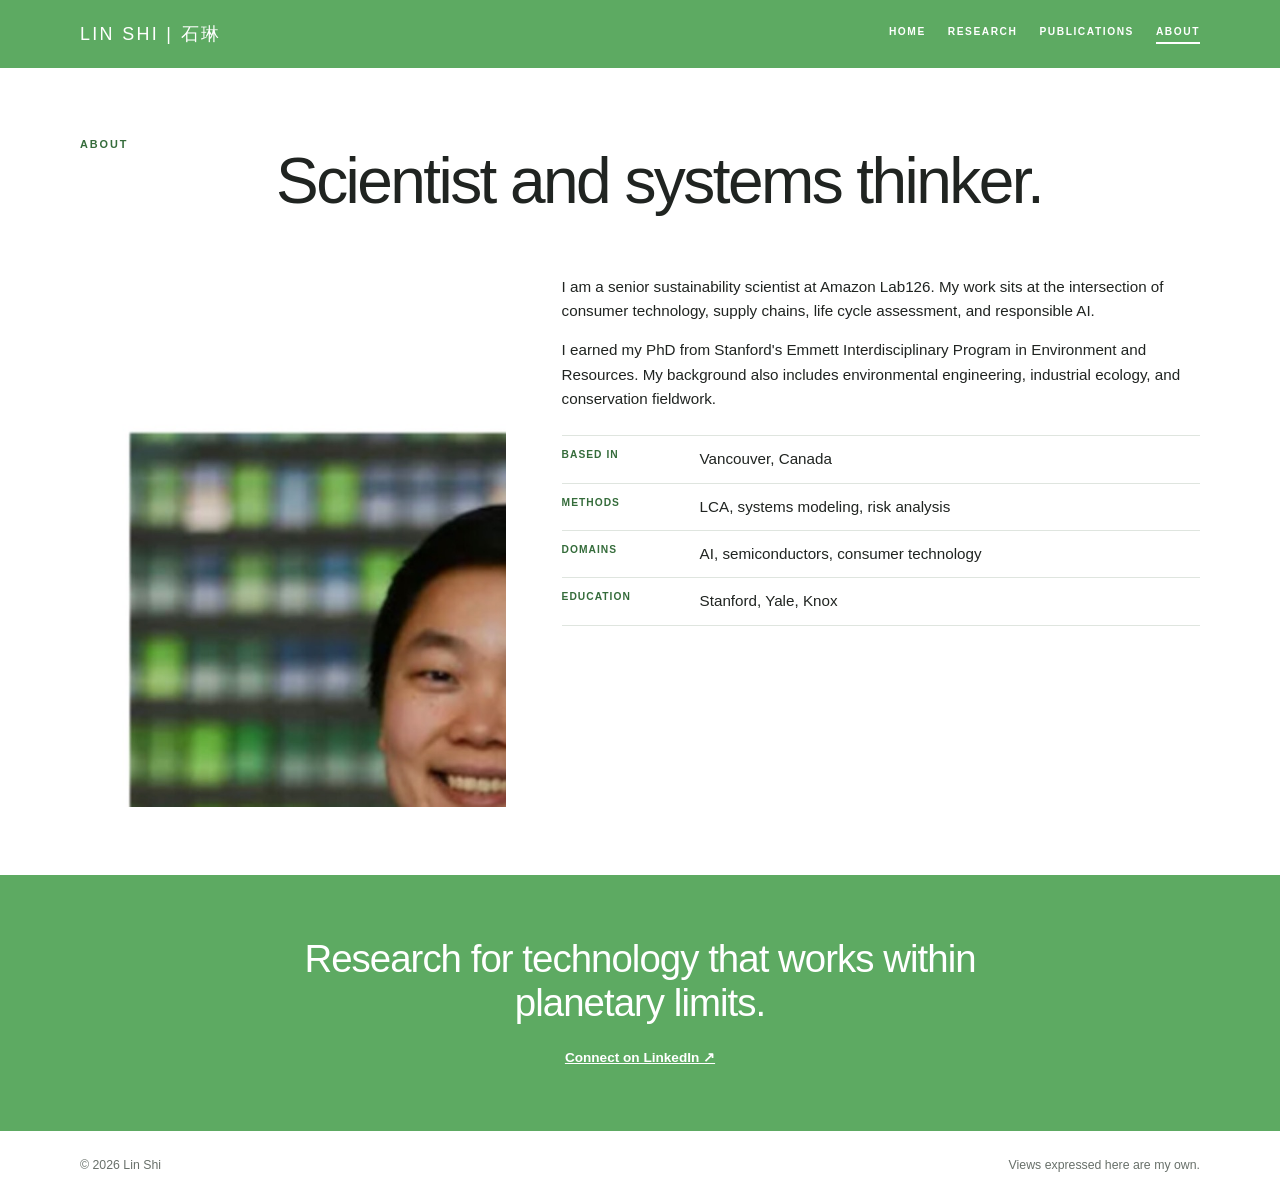
==== about.html @ fca9b285 "Redesign personal website" ====
<!doctype html>
<html lang="en">
<head>
  <meta charset="utf-8" />
  <meta name="viewport" content="width=device-width, initial-scale=1" />
  <meta name="description" content="About Lin Shi — sustainability scientist at Amazon Lab126 working at the intersection of technology, supply chains, and responsible AI." />
  <meta name="theme-color" content="#5daa62" />
  <title>About | Lin Shi</title>
  <link rel="stylesheet" href="assets/css/styles.css" />
</head>
<body>
<header>
  <div class="shell nav">
    <a class="brand" href="index.html">Lin Shi | &#30707;&#29747;</a>
    <nav aria-label="Main navigation">
      <a href="index.html">Home</a>
      <a href="research.html">Research</a>
      <a href="publications.html">Publications</a>
      <a href="about.html">About</a>
    </nav>
  </div>
</header>

<main>
  <section>
    <div class="shell">
      <div class="section-head">
        <div class="label">About</div>
        <div>
          <h1>Scientist and systems thinker.</h1>
        </div>
      </div>
      <div class="about-grid">
        <img class="about-photo" src="assets/images/about.jpg" alt="Lin Shi" onerror="this.onerror=null;this.src='assets/images/headshot.jpg'">
        <div class="about-copy">
          <p>I am a senior sustainability scientist at Amazon Lab126. My work sits at the intersection of consumer technology, supply chains, life cycle assessment, and responsible AI.</p>
          <p>I earned my PhD from Stanford's Emmett Interdisciplinary Program in Environment and Resources. My background also includes environmental engineering, industrial ecology, and conservation fieldwork.</p>
          <div class="facts">
            <div class="fact"><strong>Based in</strong><span>Vancouver, Canada</span></div>
            <div class="fact"><strong>Methods</strong><span>LCA, systems modeling, risk analysis</span></div>
            <div class="fact"><strong>Domains</strong><span>AI, semiconductors, consumer technology</span></div>
            <div class="fact"><strong>Education</strong><span>Stanford, Yale, Knox</span></div>
          </div>
        </div>
      </div>
    </div>
  </section>

  <section class="contact">
    <div class="shell">
      <h2>Research for technology that works within planetary limits.</h2>
      <a href="https://www.linkedin.com/in/linshi" target="_blank" rel="noopener">Connect on LinkedIn &#8599;</a>
    </div>
  </section>
</main>

<footer>
  <div class="shell footer">
    <span>&copy; <span id="year"></span> Lin Shi</span>
    <span>Views expressed here are my own.</span>
  </div>
</footer>
<script src="assets/js/main.js"></script>
</body>
</html>
---- assets/css/styles.css ----
/* === Variables & Reset === */
:root {
  --green: #5daa62;
  --ink: #202421;
  --muted: #68706a;
  --paper: #fff;
  --soft: #f4f7f3;
  --line: #dfe5df;
  --max: 1120px;
}

* { box-sizing: border-box; }
html { scroll-behavior: smooth; }

body {
  margin: 0;
  background: var(--paper);
  color: var(--ink);
  font-family: "Avenir Next", Avenir, "Helvetica Neue", Arial, sans-serif;
  line-height: 1.6;
  font-size: 15px;
}

a { color: inherit; }

.shell {
  width: min(calc(100% - 40px), var(--max));
  margin: auto;
}

/* === Header & Navigation === */
header { background: var(--green); color: #fff; }

.nav {
  min-height: 68px;
  display: flex;
  align-items: center;
  justify-content: space-between;
  gap: 24px;
}

.brand {
  font-size: 1.12rem;
  letter-spacing: .13em;
  text-transform: uppercase;
  text-decoration: none;
  white-space: nowrap;
}

nav { display: flex; gap: 22px; }

nav a {
  text-decoration: none;
  text-transform: uppercase;
  letter-spacing: .15em;
  font-size: .64rem;
  font-weight: 700;
}

nav a.active {
  border-bottom: 2px solid #fff;
  padding-bottom: 2px;
}

/* === Typography === */
.eyebrow, .label {
  text-transform: uppercase;
  letter-spacing: .18em;
  font-size: .68rem;
  font-weight: 800;
  color: #356c3b;
}

h1, h2, h3, p { margin-top: 0; }

h1 {
  font-size: clamp(2.25rem, 5vw, 4.25rem);
  font-weight: 400;
  line-height: 1.04;
  letter-spacing: -.04em;
  margin: 12px 0 20px;
}

h2 {
  font-size: clamp(1.55rem, 3vw, 2.55rem);
  font-weight: 400;
  line-height: 1.15;
  letter-spacing: -.025em;
  margin: 8px 0 14px;
}

h3 {
  font-size: 1rem;
  line-height: 1.35;
  margin-bottom: 7px;
}

.lead {
  font-size: 1rem;
  color: #49514b;
  max-width: 680px;
}

/* === Sections === */
section { padding: 68px 0; }

.section-head {
  display: grid;
  grid-template-columns: 160px 1fr;
  gap: 36px;
  margin-bottom: 40px;
}

.intro {
  font-size: .95rem;
  color: var(--muted);
  max-width: 760px;
}

/* === Hero === */
.hero { padding: 82px 0 74px; }

.hero-grid {
  display: grid;
  grid-template-columns: 1.18fr .82fr;
  gap: 64px;
  align-items: center;
}

.portrait {
  width: 100%;
  max-width: 380px;
  aspect-ratio: 1/1;
  object-fit: cover;
  display: block;
  margin-left: auto;
}

.links {
  display: flex;
  flex-wrap: wrap;
  gap: 16px;
  margin-top: 26px;
}

.links a {
  text-decoration: none;
  border-bottom: 1px solid var(--green);
  padding-bottom: 2px;
  font-size: .8rem;
  font-weight: 700;
}

/* === Research Cards === */
.research { background: var(--soft); }

.research-grid {
  display: grid;
  grid-template-columns: repeat(3, 1fr);
  gap: 28px;
}

.research-card { background: #fff; }

.research-image {
  width: 100%;
  aspect-ratio: 16/10;
  object-fit: cover;
  display: block;
}

.research-copy {
  border-top: 2px solid var(--green);
  padding: 17px 18px 20px;
}

.research-card p {
  color: var(--muted);
  margin-bottom: 0;
  font-size: .9rem;
}

/* === Work List === */
.work-list { border-top: 1px solid var(--line); }

.work-item {
  display: grid;
  grid-template-columns: 80px 1fr auto;
  gap: 24px;
  padding: 25px 0;
  border-bottom: 1px solid var(--line);
  align-items: start;
}

.year {
  color: #356c3b;
  font-size: .73rem;
  font-weight: 800;
  letter-spacing: .13em;
}

.work-item p {
  color: var(--muted);
  margin-bottom: 0;
  font-size: .9rem;
}

.work-item a {
  text-decoration: none;
  white-space: nowrap;
  border-bottom: 1px solid var(--green);
  font-size: .72rem;
  font-weight: 800;
  text-transform: uppercase;
  letter-spacing: .1em;
}

/* === Image Band === */
.image-band {
  display: grid;
  grid-template-columns: 1.35fr .85fr;
  gap: 18px;
  margin-top: 44px;
}

.image-band img {
  width: 100%;
  height: 100%;
  min-height: 240px;
  max-height: 430px;
  object-fit: cover;
  display: block;
}

.image-band img[hidden] { display: none; }

/* === About === */
.about-grid {
  display: grid;
  grid-template-columns: .8fr 1.2fr;
  gap: 56px;
  align-items: start;
}

.about-photo {
  width: 100%;
  aspect-ratio: 4/5;
  object-fit: cover;
  display: block;
}

.about-copy { font-size: .95rem; }

.facts {
  margin-top: 24px;
  border-top: 1px solid var(--line);
}

.fact {
  display: grid;
  grid-template-columns: 120px 1fr;
  gap: 18px;
  padding: 11px 0;
  border-bottom: 1px solid var(--line);
}

.fact strong {
  text-transform: uppercase;
  letter-spacing: .1em;
  font-size: .64rem;
  color: #356c3b;
}

/* === Contact === */
.contact {
  background: var(--green);
  color: #fff;
  text-align: center;
  padding: 62px 0;
}

.contact h2 {
  max-width: 760px;
  margin: 0 auto 20px;
}

.contact a {
  font-weight: 800;
  font-size: .85rem;
}

/* === Footer === */
footer {
  padding: 25px 0;
  color: var(--muted);
  font-size: .77rem;
}

.footer {
  display: flex;
  justify-content: space-between;
  gap: 18px;
  flex-wrap: wrap;
}

/* === Responsive: Tablet === */
@media (max-width: 820px) {
  .shell { width: min(calc(100% - 28px), var(--max)); }
  .nav { min-height: 62px; gap: 12px; }
  .brand { font-size: .95rem; letter-spacing: .1em; }
  nav { gap: 13px; overflow-x: auto; white-space: nowrap; }
  nav a { font-size: .57rem; letter-spacing: .1em; }
  .hero-grid, .section-head, .about-grid { grid-template-columns: 1fr; }
  .hero-grid { gap: 30px; }
  .section-head { gap: 10px; margin-bottom: 30px; }
  .portrait { margin: 0; max-width: 300px; }
  .research-grid { grid-template-columns: 1fr 1fr; }
  .work-item { grid-template-columns: 1fr; gap: 7px; padding: 20px 0; }
  .work-item a { justify-self: start; }
  .image-band { grid-template-columns: 1fr; }
  .image-band img { min-height: 220px; max-height: 360px; }
  section { padding: 52px 0; }
  .hero { padding: 56px 0 50px; }
  .links { gap: 13px; margin-top: 22px; }
  .about-grid { gap: 30px; }
  .about-photo { max-width: 320px; }
  .fact { grid-template-columns: 95px 1fr; }
  .contact { padding: 48px 0; }
}

/* === Responsive: Mobile === */
@media (max-width: 560px) {
  body { font-size: 14px; }
  .nav { display: block; padding: 12px 0 10px; }
  .brand { display: block; margin-bottom: 8px; }
  nav { display: flex; gap: 15px; padding-bottom: 2px; }
  h1 { font-size: 2.15rem; }
  h2 { font-size: 1.65rem; }
  .lead { font-size: .95rem; }
  .portrait { max-width: 100%; }
  .links { flex-direction: column; align-items: flex-start; }
  .research-grid { grid-template-columns: 1fr; }
  .research-copy { padding: 15px 16px 18px; }
  .image-band { margin-top: 32px; }
  .image-band img { min-height: 190px; }
  .fact { grid-template-columns: 1fr; gap: 3px; }
  footer { font-size: .72rem; }
}
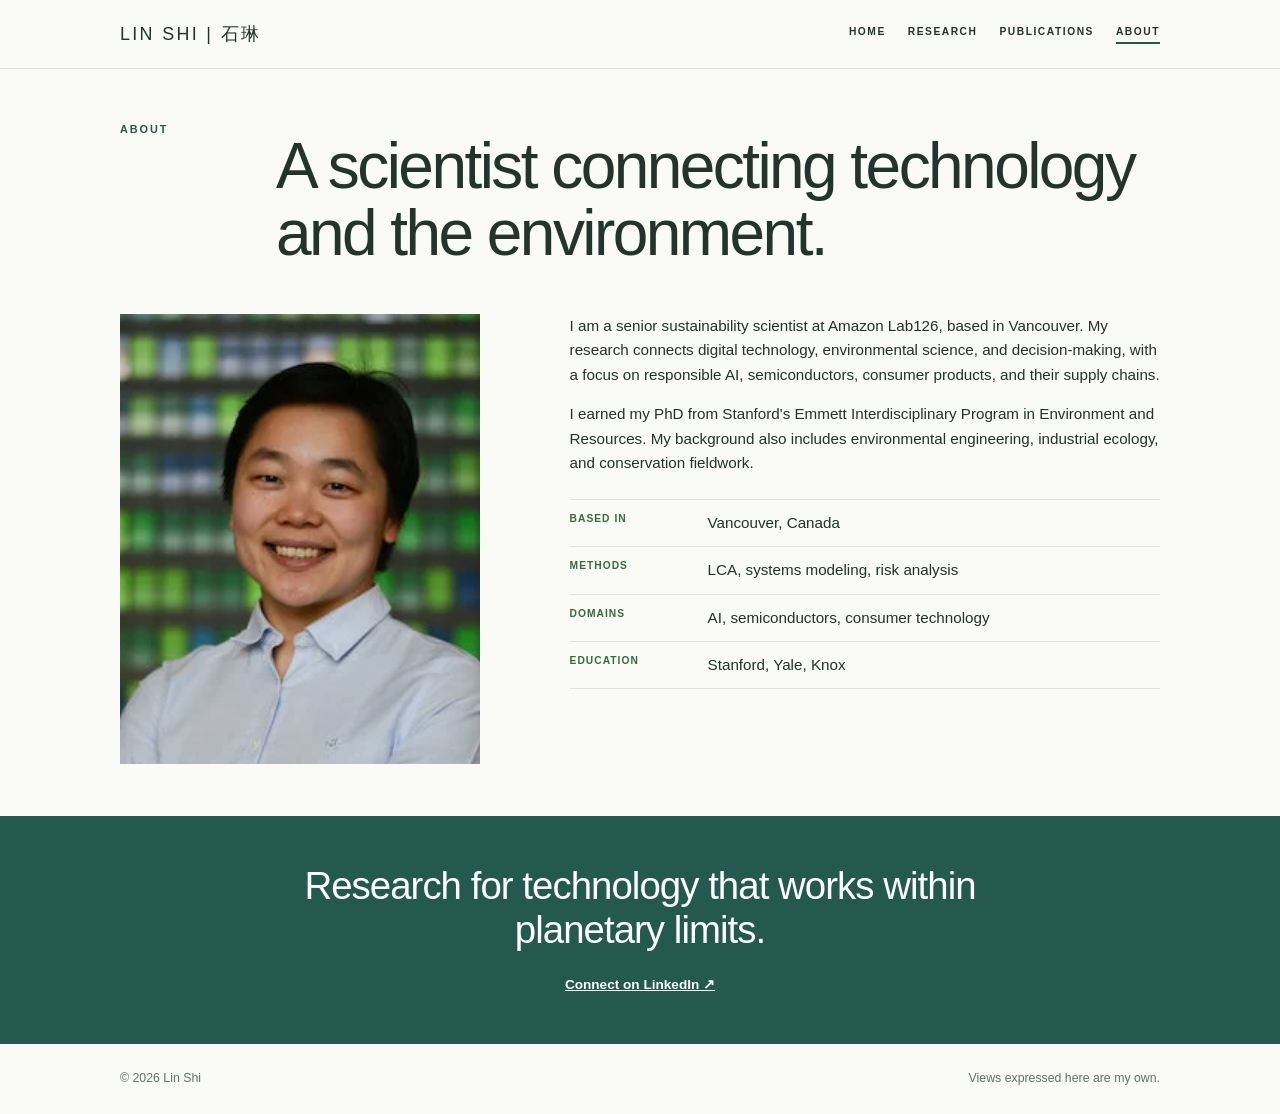
==== commit 859a16d1: "Align about.html with digital sustainability portfolio" ====
--- a/about.html
+++ b/about.html
@@ -4,7 +4,7 @@
   <meta charset="utf-8" />
   <meta name="viewport" content="width=device-width, initial-scale=1" />
   <meta name="description" content="About Lin Shi — sustainability scientist at Amazon Lab126 working at the intersection of technology, supply chains, and responsible AI." />
-  <meta name="theme-color" content="#5daa62" />
+  <meta name="theme-color" content="#FAFAF6" />
   <title>About | Lin Shi</title>
   <link rel="stylesheet" href="assets/css/styles.css" />
 </head>
@@ -27,13 +27,13 @@
       <div class="section-head">
         <div class="label">About</div>
         <div>
-          <h1>Scientist and systems thinker.</h1>
+          <h1>A scientist connecting technology and the environment.</h1>
         </div>
       </div>
       <div class="about-grid">
         <img class="about-photo" src="assets/images/about.jpg" alt="Lin Shi" onerror="this.onerror=null;this.src='assets/images/headshot.jpg'">
         <div class="about-copy">
-          <p>I am a senior sustainability scientist at Amazon Lab126. My work sits at the intersection of consumer technology, supply chains, life cycle assessment, and responsible AI.</p>
+          <p>I am a senior sustainability scientist at Amazon Lab126, based in Vancouver. My research connects digital technology, environmental science, and decision-making, with a focus on responsible AI, semiconductors, consumer products, and their supply chains.</p>
           <p>I earned my PhD from Stanford's Emmett Interdisciplinary Program in Environment and Resources. My background also includes environmental engineering, industrial ecology, and conservation fieldwork.</p>
           <div class="facts">
             <div class="fact"><strong>Based in</strong><span>Vancouver, Canada</span></div>
--- a/assets/css/styles.css
+++ b/assets/css/styles.css
@@ -1,12 +1,12 @@
 /* === Variables & Reset === */
 :root {
-  --green: #5daa62;
-  --ink: #202421;
-  --muted: #68706a;
-  --paper: #fff;
-  --soft: #f4f7f3;
-  --line: #dfe5df;
-  --max: 1120px;
+  --green: #23594e;
+  --ink: #23332e;
+  --muted: #62736c;
+  --paper: #fafaf6;
+  --soft: #f0f3ec;
+  --line: #dce4da;
+  --max: 1040px;
 }
 
 * { box-sizing: border-box; }
@@ -23,13 +23,18 @@
 
 a { color: inherit; }
 
+img {
+  max-width: 100%;
+  height: auto;
+}
+
 .shell {
   width: min(calc(100% - 40px), var(--max));
   margin: auto;
 }
 
 /* === Header & Navigation === */
-header { background: var(--green); color: #fff; }
+header { background: var(--paper); color: var(--ink); border-bottom: 1px solid var(--line); }
 
 .nav {
   min-height: 68px;
@@ -58,7 +63,7 @@
 }
 
 nav a.active {
-  border-bottom: 2px solid #fff;
+  border-bottom: 2px solid var(--green);
   padding-bottom: 2px;
 }
 
@@ -68,7 +73,7 @@
   letter-spacing: .18em;
   font-size: .68rem;
   font-weight: 800;
-  color: #356c3b;
+  color: var(--green);
 }
 
 h1, h2, h3, p { margin-top: 0; }
@@ -102,13 +107,13 @@
 }
 
 /* === Sections === */
-section { padding: 68px 0; }
+section { padding: 52px 0; }
 
 .section-head {
   display: grid;
-  grid-template-columns: 160px 1fr;
-  gap: 36px;
-  margin-bottom: 40px;
+  grid-template-columns: 130px 1fr;
+  gap: 26px;
+  margin-bottom: 28px;
 }
 
 .intro {
@@ -118,22 +123,24 @@
 }
 
 /* === Hero === */
-.hero { padding: 82px 0 74px; }
+.hero { padding: 64px 0 58px; }
 
 .hero-grid {
   display: grid;
-  grid-template-columns: 1.18fr .82fr;
-  gap: 64px;
+  grid-template-columns: 1.6fr .4fr;
+  gap: 40px;
   align-items: center;
 }
 
 .portrait {
   width: 100%;
-  max-width: 380px;
+  max-width: 210px;
   aspect-ratio: 1/1;
+  border-radius: 50%;
   object-fit: cover;
   display: block;
   margin-left: auto;
+  height: auto;
 }
 
 .links {
@@ -157,13 +164,15 @@
 .research-grid {
   display: grid;
   grid-template-columns: repeat(3, 1fr);
-  gap: 28px;
-}
-
-.research-card { background: #fff; }
+  gap: 18px;
+}
+
+.research-card { background: #fff; border: 1px solid var(--line); border-radius: 10px; overflow: hidden; }
 
 .research-image {
   width: 100%;
+  max-width: 100%;
+  height: auto;
   aspect-ratio: 16/10;
   object-fit: cover;
   display: block;
@@ -171,7 +180,7 @@
 
 .research-copy {
   border-top: 2px solid var(--green);
-  padding: 17px 18px 20px;
+  padding: 15px 16px 18px;
 }
 
 .research-card p {
@@ -225,9 +234,9 @@
 
 .image-band img {
   width: 100%;
-  height: 100%;
-  min-height: 240px;
-  max-height: 430px;
+  height: auto;
+  min-height: 200px;
+  max-height: 340px;
   object-fit: cover;
   display: block;
 }
@@ -244,6 +253,7 @@
 
 .about-photo {
   width: 100%;
+  max-width: 360px;
   aspect-ratio: 4/5;
   object-fit: cover;
   display: block;
@@ -276,7 +286,7 @@
   background: var(--green);
   color: #fff;
   text-align: center;
-  padding: 62px 0;
+  padding: 48px 0;
 }
 
 .contact h2 {
@@ -313,12 +323,12 @@
   .hero-grid, .section-head, .about-grid { grid-template-columns: 1fr; }
   .hero-grid { gap: 30px; }
   .section-head { gap: 10px; margin-bottom: 30px; }
-  .portrait { margin: 0; max-width: 300px; }
+  .portrait { margin: 0; max-width: 180px; }
   .research-grid { grid-template-columns: 1fr 1fr; }
   .work-item { grid-template-columns: 1fr; gap: 7px; padding: 20px 0; }
   .work-item a { justify-self: start; }
   .image-band { grid-template-columns: 1fr; }
-  .image-band img { min-height: 220px; max-height: 360px; }
+  .image-band img { min-height: 180px; max-height: 280px; }
   section { padding: 52px 0; }
   .hero { padding: 56px 0 50px; }
   .links { gap: 13px; margin-top: 22px; }
@@ -337,12 +347,22 @@
   h1 { font-size: 2.15rem; }
   h2 { font-size: 1.65rem; }
   .lead { font-size: .95rem; }
-  .portrait { max-width: 100%; }
-  .links { flex-direction: column; align-items: flex-start; }
+  .portrait { max-width: 140px; }
+  .links { flex-direction: row; align-items: flex-start; }
   .research-grid { grid-template-columns: 1fr; }
   .research-copy { padding: 15px 16px 18px; }
   .image-band { margin-top: 32px; }
-  .image-band img { min-height: 190px; }
+  .image-band img { min-height: 160px; max-height: 240px; }
   .fact { grid-template-columns: 1fr; gap: 3px; }
   footer { font-size: .72rem; }
 }
+
+/* Warm, compact portfolio refresh */
+.accent { color: var(--green); }
+.hero h1 { font-weight: 550; letter-spacing: -.055em; }
+.hero .lead { max-width: 640px; line-height: 1.75; }
+.research-image { aspect-ratio: 16/8; }
+nav a:hover, .links a:hover { color: var(--green); }
+a:focus-visible { outline: 2px solid var(--green); outline-offset: 4px; }
+@media (max-width: 820px) { .hero-grid { grid-template-columns: minmax(0,1fr) 160px; gap: 18px; } }
+@media (max-width: 560px) { .hero-grid { grid-template-columns: minmax(0,1fr) 100px; align-items: start; } .portrait { max-width: 100px; } .hero { padding: 42px 0; } .hero h1 { font-size: 2.3rem; } .research-image { aspect-ratio: 16/7; } }
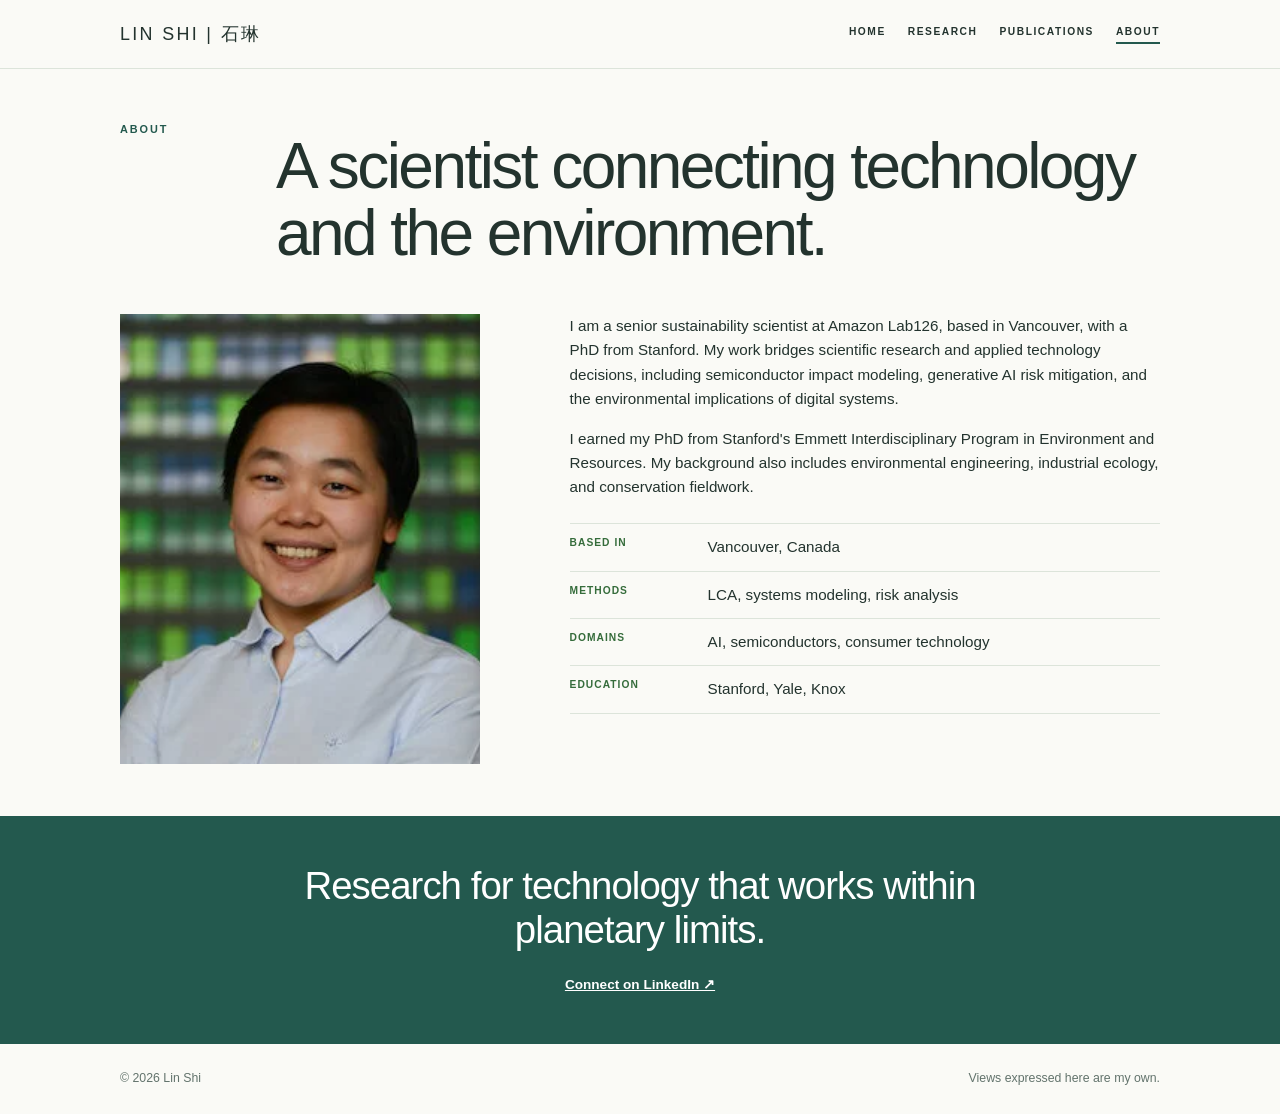
==== commit b3b9a515: "Elevate applied AI and research leadership profile" ====
--- a/about.html
+++ b/about.html
@@ -33,7 +33,7 @@
       <div class="about-grid">
         <img class="about-photo" src="assets/images/about.jpg" alt="Lin Shi" onerror="this.onerror=null;this.src='assets/images/headshot.jpg'">
         <div class="about-copy">
-          <p>I am a senior sustainability scientist at Amazon Lab126, based in Vancouver. My research connects digital technology, environmental science, and decision-making, with a focus on responsible AI, semiconductors, consumer products, and their supply chains.</p>
+          <p>I am a senior sustainability scientist at Amazon Lab126, based in Vancouver, with a PhD from Stanford. My work bridges scientific research and applied technology decisions, including semiconductor impact modeling, generative AI risk mitigation, and the environmental implications of digital systems.</p>
           <p>I earned my PhD from Stanford's Emmett Interdisciplinary Program in Environment and Resources. My background also includes environmental engineering, industrial ecology, and conservation fieldwork.</p>
           <div class="facts">
             <div class="fact"><strong>Based in</strong><span>Vancouver, Canada</span></div>
--- a/assets/css/styles.css
+++ b/assets/css/styles.css
@@ -366,3 +366,15 @@
 a:focus-visible { outline: 2px solid var(--green); outline-offset: 4px; }
 @media (max-width: 820px) { .hero-grid { grid-template-columns: minmax(0,1fr) 160px; gap: 18px; } }
 @media (max-width: 560px) { .hero-grid { grid-template-columns: minmax(0,1fr) 100px; align-items: start; } .portrait { max-width: 100px; } .hero { padding: 42px 0; } .hero h1 { font-size: 2.3rem; } .research-image { aspect-ratio: 16/7; } }
+
+/* Selected research portfolio */
+.project-section { background: var(--soft); }
+.project-list { border-top: 1px solid var(--line); }
+.project { display: grid; grid-template-columns: minmax(140px, 0.32fr) minmax(0, 1fr); gap: 24px; padding: 28px 0; border-bottom: 1px solid var(--line); }
+.project-index { color: var(--green); font-size: .72rem; font-weight: 700; letter-spacing: .12em; padding-top: 6px; }
+.project h3 { margin: 0 0 12px; font-size: 1.25rem; }
+.project p { max-width: 690px; line-height: 1.7; margin: 0 0 16px; }
+.project a { color: var(--green); font-weight: 600; text-decoration-thickness: 1px; text-underline-offset: 4px; }
+.project-tags { display: flex; flex-wrap: wrap; gap: 8px; margin: 0 0 16px; }
+.project-tags span { border: 1px solid var(--line); background: var(--paper); border-radius: 999px; padding: 5px 10px; font-size: .75rem; color: var(--muted); }
+@media (max-width: 560px) { .project { grid-template-columns: 1fr; gap: 10px; } }
